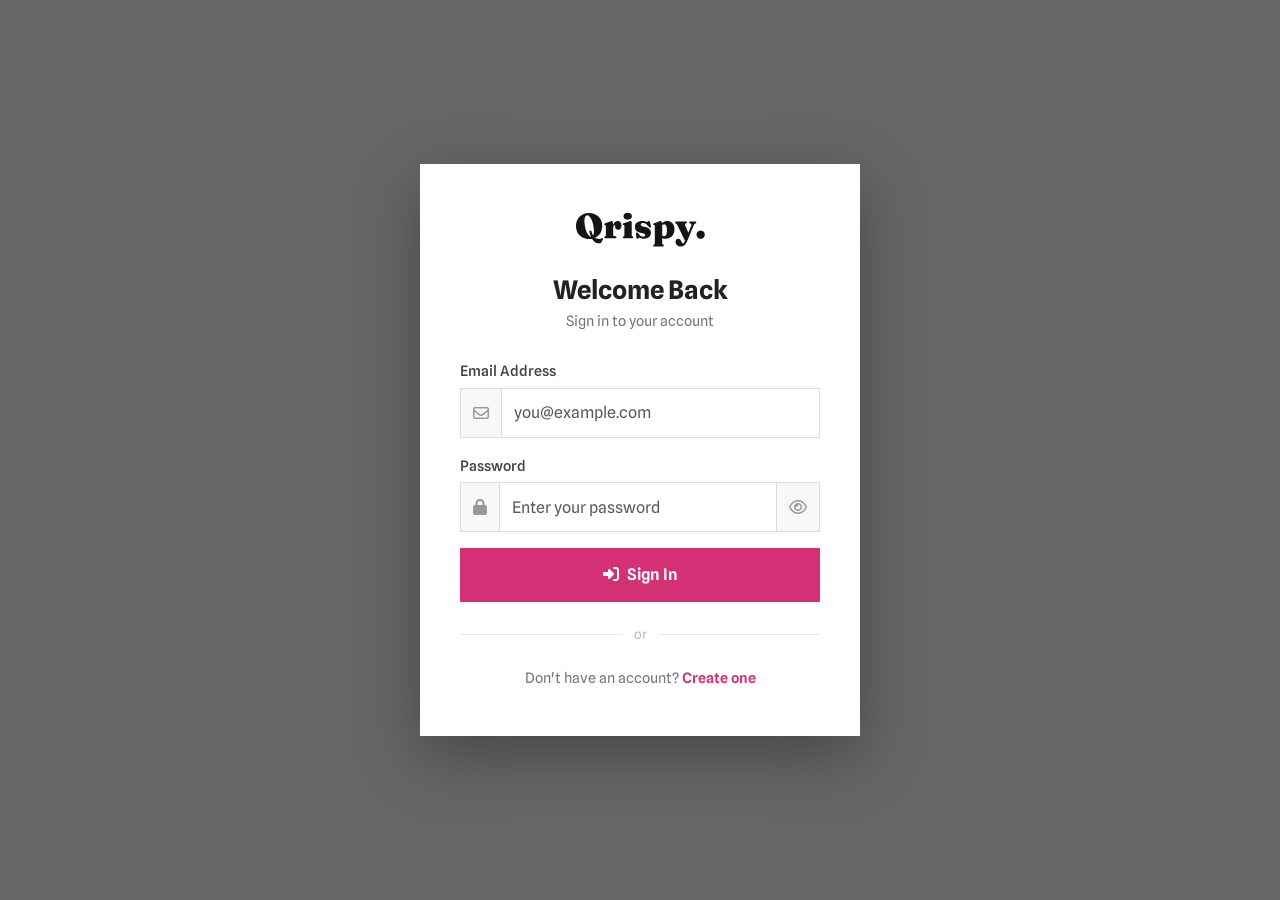
==== front/login.html @ cc934b78 "first commit" ====
<!DOCTYPE html>
<html lang="en">
<head>
  <meta charset="UTF-8">
  <meta name="viewport" content="width=device-width, initial-scale=1.0">
  <title>Qrispy Login</title>
  <link rel="stylesheet" href="https://cdn.jsdelivr.net/npm/bootstrap@5.2.0-beta1/dist/css/bootstrap.min.css">
  <link rel="stylesheet" href="https://cdnjs.cloudflare.com/ajax/libs/font-awesome/6.4.0/css/all.min.css">
  <link rel="stylesheet" href="../assets/css/login.css">
  <link href="https://fonts.googleapis.com/css2?family=Spline+Sans:wght@400;500;600;700&display=swap" rel="stylesheet">

</head>
<body>
  <div class="auth-card">
    <img src="../assets/img/Qrispy_dark.svg" alt="Qrispy" class="brand-logo">
    <h2>Welcome Back</h2>
    <p class="subtitle">Sign in to your account</p>

    <div class="alert alert-danger alert-auth" id="loginError" role="alert">
      <i class="fa-solid fa-circle-exclamation me-2"></i><span id="loginErrorMsg"></span>
    </div>

    <div class="mb-3">
      <label for="loginEmail">Email Address</label>
      <div class="input-group">
        <span class="input-group-text"><i class="fa-regular fa-envelope"></i></span>
        <input type="email" id="loginEmail" class="form-control" placeholder="you@example.com" autocomplete="email">
      </div>
    </div>

    <div class="mb-3">
      <label for="loginPassword">Password</label>
      <div class="input-group">
        <span class="input-group-text"><i class="fa-solid fa-lock"></i></span>
        <input type="password" id="loginPassword" class="form-control" placeholder="Enter your password">
        <span class="input-group-text toggle-pass">
          <i class="fa-regular fa-eye"></i>
        </span>
      </div>
    </div>
    <button class="btn btn-brand">
      <i class="fa-solid fa-right-to-bracket me-2"></i>Sign In
    </button>

    <div class="divider">or</div>

    <p class="text-center mb-0" style="font-size:.9rem; color:#777">
      Don't have an account? <a href="register.html" class="auth-link">Create one</a>
    </p>
  </div>

  <script src="https://cdn.jsdelivr.net/npm/bootstrap@5.2.0-beta1/dist/js/bootstrap.bundle.min.js"></script>
  <script src="../assets/js/auth.js"></script>
</body>
</html>
---- assets/css/login.css ----
* { box-sizing: border-box; }
    body {
      font-family: 'Spline Sans', sans-serif;
      min-height: 100vh;
      display: flex;
      align-items: center;
      justify-content: center;
      background: linear-gradient(rgba(0,0,0,0.6), rgba(0,0,0,0.6)),
                  url('./img/cover1.jpg') center/cover no-repeat;
    }
    .auth-card {
      background: #fff;
      border-radius: 0;
      padding: 48px 40px;
      width: 100%;
      max-width: 440px;
      box-shadow: 0 20px 60px rgba(0,0,0,0.3);
    }
    .auth-card .brand-logo {
      max-width: 130px;
      display: block;
      margin: 0 auto 28px;
    }
    .auth-card h2 {
      font-weight: 700;
      font-size: 1.6rem;
      color: #222;
      text-align: center;
      margin-bottom: 4px;
    }
    .auth-card .subtitle {
      color: #777;
      text-align: center;
      font-size: 0.9rem;
      margin-bottom: 28px;
    }
    .form-control {
      border-radius: 0;
      height: 50px;
      border: 1px solid #ddd;
      font-family: 'Spline Sans', sans-serif;
      transition: border-color .3s, box-shadow .3s;
    }
    .form-control:focus {
      border-color: #d43076;
      box-shadow: 0 0 0 3px rgba(212,48,118,.12);
      outline: none;
    }
    .input-group-text {
      border-radius: 0;
      background: #f8f8f8;
      border: 1px solid #ddd;
      color: #999;
    }
    .btn-brand {
      background-color: #d43076;
      border-color: #d43076;
      color: #fff;
      font-weight: 600;
      border-radius: 0;
      padding: 14px;
      width: 100%;
      font-family: 'Spline Sans', sans-serif;
      font-size: 1rem;
      transition: background .4s, border-color .4s;
    }
    .btn-brand:hover {
         background-color: #b8265f; border-color: #b8265f; color: #fff; 
    }
    .divider { display: flex; align-items: center; gap: 12px; margin: 22px 0; color: #bbb; font-size: .85rem; }
    .divider::before, .divider::after { content: ''; flex: 1; height: 1px; background: #e8e8e8; }
    .auth-link { color: #d43076; font-weight: 600; text-decoration: none; }
    .auth-link:hover { color: #b8265f; }
    .alert-auth { border-radius: 0; font-size: .88rem; display: none; }
    .toggle-pass { cursor: pointer; }
    label { font-size: .9rem; font-weight: 500; color: #444; margin-bottom: 6px; }
    .form-check-input:checked { background-color: #d43076; border-color: #d43076; }
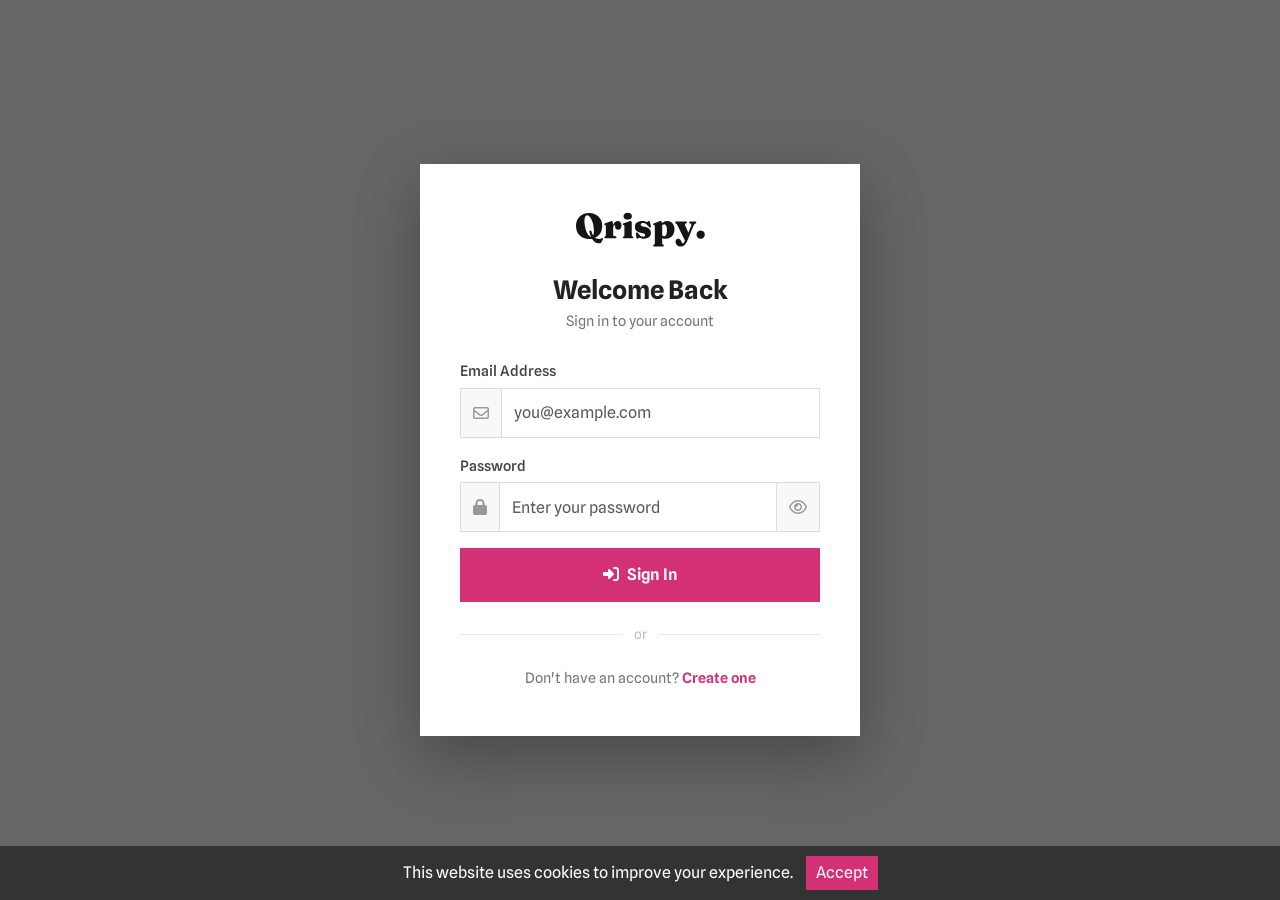
==== commit 0b6e631c: "JS->COOKIES" ====
--- a/front/login.html
+++ b/front/login.html
@@ -50,6 +50,7 @@
   </div>
 
   <script src="https://cdn.jsdelivr.net/npm/bootstrap@5.2.0-beta1/dist/js/bootstrap.bundle.min.js"></script>
+  <script src="../assets/js/main.js"></script>
   <script src="../assets/js/auth.js"></script>
 </body>
 </html>
--- a/assets/css/login.css
+++ b/assets/css/login.css
@@ -1,4 +1,6 @@
-   * { box-sizing: border-box; }
+   * { 
+    box-sizing: border-box; 
+    }
     body {
       font-family: 'Spline Sans', sans-serif;
       min-height: 100vh;
